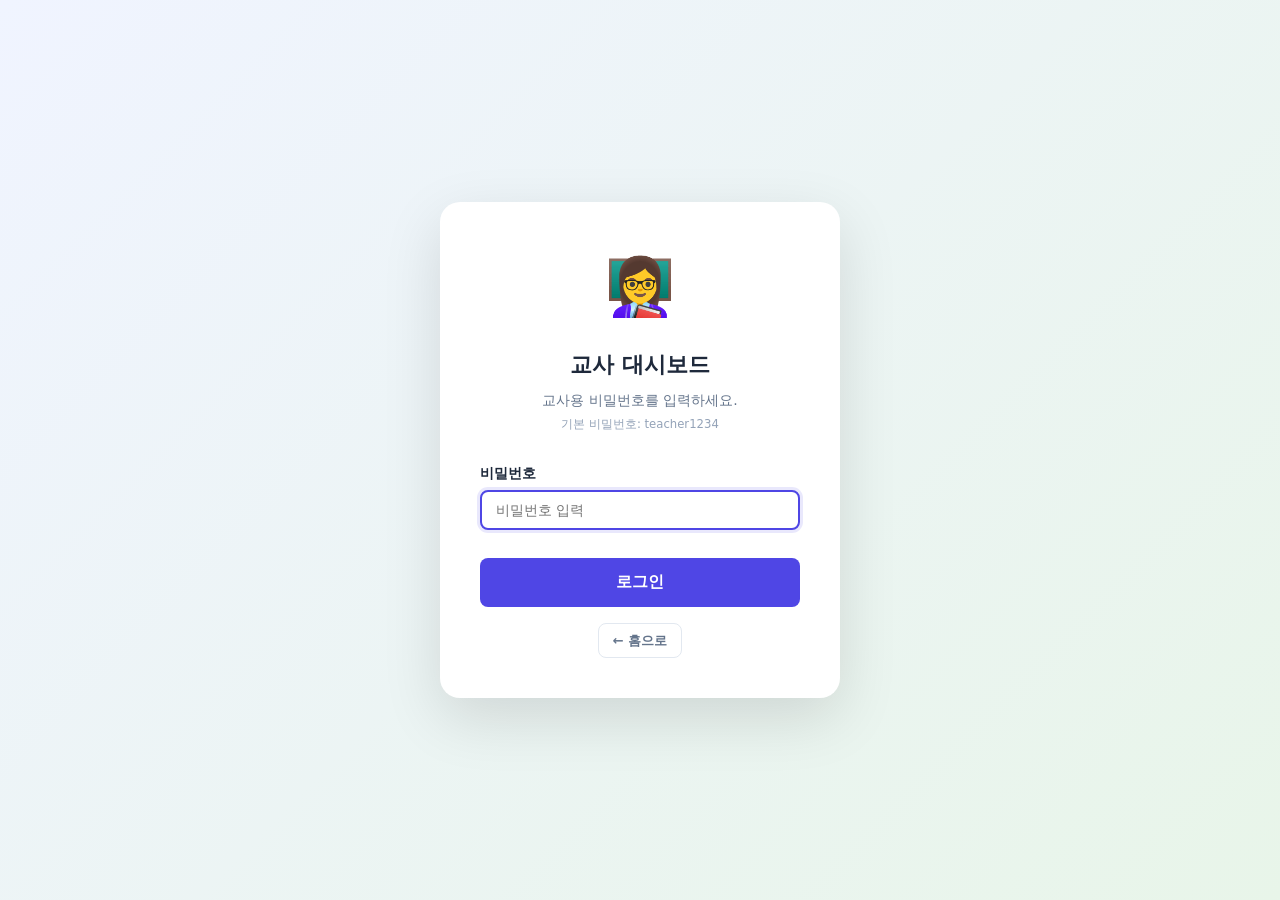
==== teacher.html @ 58a639f7 "Initial commit: 자동 모둠 구성 시스템 - 학생 설문 페이지 (성향·영어·협동학습 각 10문항) - 교사 대시보드 (학생 목록, 자동 모둠 구성, 데이터 관리) - 스" ====
<!DOCTYPE html>
<html lang="ko">
<head>
  <meta charset="UTF-8">
  <meta name="viewport" content="width=device-width, initial-scale=1.0">
  <title>교사 대시보드 - 자동 모둠 구성</title>
  <link rel="stylesheet" href="css/style.css">
</head>
<body>

  <!-- ===== 로그인 화면 ===== -->
  <div id="login-screen">
    <div class="login-wrap">
      <div class="login-card">
        <span class="login-icon">👩‍🏫</span>
        <h1>교사 대시보드</h1>
        <p>교사용 비밀번호를 입력하세요.<br><small style="color:#94a3b8">기본 비밀번호: teacher1234</small></p>
        <form id="login-form">
          <div class="form-group" style="text-align:left">
            <label class="form-label">비밀번호</label>
            <input type="password" id="teacher-pw" class="form-control" placeholder="비밀번호 입력" autofocus>
            <p id="login-error" style="color:#ef4444;font-size:.8rem;margin-top:6px"></p>
          </div>
          <button type="submit" class="btn btn-primary btn-block btn-lg">로그인</button>
        </form>
        <div style="margin-top:16px">
          <a href="index.html" class="btn btn-ghost btn-sm">← 홈으로</a>
        </div>
      </div>
    </div>
  </div>

  <!-- ===== 대시보드 ===== -->
  <div id="dashboard" class="hidden">
    <header class="header no-print">
      <div class="container-lg">
        <div class="header-inner">
          <h1>👩‍🏫 교사 대시보드</h1>
          <div style="display:flex;gap:8px;align-items:center">
            <a href="survey.html" class="btn btn-ghost btn-sm" style="color:white;border-color:rgba(255,255,255,.3)">✏️ 학생 설문 링크</a>
            <a href="index.html" class="btn btn-ghost btn-sm" style="color:white;border-color:rgba(255,255,255,.3)">← 홈</a>
          </div>
        </div>
      </div>
    </header>

    <div class="container-lg" style="padding-top:28px;padding-bottom:60px">

      <!-- 통계 카드 -->
      <div class="stats-grid no-print">
        <div class="stat-card">
          <span class="stat-icon">👥</span>
          <div class="stat-value" id="stat-total">0</div>
          <div class="stat-label">전체 설문 완료</div>
        </div>
        <div class="stat-card">
          <span class="stat-icon">1️⃣</span>
          <div class="stat-value" id="stat-c1">0</div>
          <div class="stat-label">1반 참여</div>
        </div>
        <div class="stat-card">
          <span class="stat-icon">2️⃣</span>
          <div class="stat-value" id="stat-c2">0</div>
          <div class="stat-label">2반 참여</div>
        </div>
        <div class="stat-card">
          <span class="stat-icon">🏆</span>
          <div class="stat-value" id="stat-grouped">0/2</div>
          <div class="stat-label">모둠 구성 완료</div>
        </div>
      </div>

      <!-- 반 선택 -->
      <div class="class-tabs no-print">
        <button class="class-tab active" data-class="1">1학년 1반</button>
        <button class="class-tab" data-class="2">1학년 2반</button>
      </div>

      <!-- 탭 네비게이션 -->
      <div class="tabs no-print">
        <button class="tab-btn active" data-tab="tab-students">
          📋 학생 목록
        </button>
        <button class="tab-btn" data-tab="tab-groups">
          🏆 모둠 구성
        </button>
        <button class="tab-btn" data-tab="tab-data">
          💾 데이터 관리
        </button>
      </div>

      <!-- ===== 탭 1: 학생 목록 ===== -->
      <div id="tab-students" class="tab-pane active">
        <div class="card">
          <div class="card-header" style="display:flex;align-items:center;justify-content:space-between;flex-wrap:wrap;gap:12px">
            <h2>📋 설문 참여 학생 목록</h2>
            <a href="survey.html" class="btn btn-primary btn-sm">+ 설문 페이지 열기</a>
          </div>
          <div class="card-body" style="padding:0">
            <div id="student-empty" class="empty-state hidden">
              <span class="empty-icon">📭</span>
              <p>아직 설문에 참여한 학생이 없습니다.<br>
                 <a href="survey.html" style="color:#4f46e5">설문 페이지 링크</a>를 학생들과 공유하세요.</p>
            </div>
            <div class="table-wrap">
              <table>
                <thead>
                  <tr>
                    <th>번호</th>
                    <th>이름</th>
                    <th>성별</th>
                    <th style="min-width:120px">영어 점수</th>
                    <th style="min-width:120px">성향 점수</th>
                    <th style="min-width:120px">협동 점수</th>
                    <th>역할 유형</th>
                    <th>제출일시</th>
                    <th>관리</th>
                  </tr>
                </thead>
                <tbody id="student-table-body"></tbody>
              </table>
            </div>
          </div>
        </div>

        <!-- 점수 안내 -->
        <div class="card" style="margin-top:16px">
          <div class="card-body">
            <div style="display:flex;gap:24px;flex-wrap:wrap;font-size:.8rem;color:#64748b">
              <div><span style="display:inline-block;width:12px;height:12px;border-radius:2px;background:linear-gradient(90deg,#3b82f6,#60a5fa);margin-right:6px;vertical-align:middle"></span>영어 점수: 영어에 대한 관점 10문항 합계 (10~50점)</div>
              <div><span style="display:inline-block;width:12px;height:12px;border-radius:2px;background:linear-gradient(90deg,#8b5cf6,#a78bfa);margin-right:6px;vertical-align:middle"></span>성향 점수: 성향 설문 10문항 합계 (10~50점)</div>
              <div><span style="display:inline-block;width:12px;height:12px;border-radius:2px;background:linear-gradient(90deg,#10b981,#34d399);margin-right:6px;vertical-align:middle"></span>협동 점수: 협동학습 참여 10문항 합계 (10~50점)</div>
            </div>
          </div>
        </div>
      </div>

      <!-- ===== 탭 2: 모둠 구성 ===== -->
      <div id="tab-groups" class="tab-pane">
        <!-- 구성 컨트롤 -->
        <div class="card no-print" style="margin-bottom:20px">
          <div class="card-body">
            <div style="display:flex;align-items:center;justify-content:space-between;flex-wrap:wrap;gap:16px">
              <div>
                <h3 style="font-size:1rem;font-weight:700;margin-bottom:4px">모둠 자동 구성</h3>
                <p style="font-size:.85rem;color:#64748b" id="group-student-count">
                  설문 완료 학생 정보를 바탕으로 균형 잡힌 4개 모둠을 구성합니다.
                </p>
              </div>
              <div style="display:flex;gap:10px;flex-wrap:wrap">
                <button id="btn-generate" class="btn btn-primary" onclick="generateGroups()">
                  🔀 모둠 자동 구성
                </button>
                <button class="btn btn-ghost" onclick="resetGroups()">🗑️ 초기화</button>
                <button class="btn btn-ghost" onclick="printGroups()">🖨️ 인쇄</button>
              </div>
            </div>

            <div class="alert alert-info" style="margin-top:16px;margin-bottom:0">
              <span>💡</span>
              <div>
                <strong>모둠 구성 원칙</strong><br>
                ① 영어 실력 고르게 배분 (스네이크 드래프트 방식) &nbsp;
                ② 남녀 균형 최적화 &nbsp;
                ③ 성향 분석 기반 역할 자동 배정 (리더·발표자·기록자·도우미·점검자)
              </div>
            </div>
          </div>
        </div>

        <!-- 역할 안내 -->
        <div class="card no-print" style="margin-bottom:20px">
          <div class="card-body">
            <h3 style="font-size:.9rem;font-weight:700;margin-bottom:12px">📌 모둠 역할 안내</h3>
            <div style="display:flex;gap:10px;flex-wrap:wrap">
              <span class="member-role role-leader" style="padding:5px 12px">🌟 리더 — 모둠 이끌기, 의사결정</span>
              <span class="member-role role-presenter" style="padding:5px 12px">🎤 발표자 — 영어 발표, 의견 표현</span>
              <span class="member-role role-recorder" style="padding:5px 12px">📝 기록자 — 활동 내용 기록, 정리</span>
              <span class="member-role role-supporter" style="padding:5px 12px">🤝 도우미 — 모둠원 지원, 격려</span>
              <span class="member-role role-checker" style="padding:5px 12px">✅ 점검자 — 결과 확인, 피드백</span>
            </div>
          </div>
        </div>

        <!-- 빈 상태 -->
        <div id="groups-empty">
          <div class="empty-state" style="border:2px dashed #e2e8f0;border-radius:12px;background:white">
            <span class="empty-icon">🏆</span>
            <p>아직 모둠이 구성되지 않았습니다.<br>위의 <strong>모둠 자동 구성</strong> 버튼을 클릭하세요.</p>
          </div>
        </div>

        <!-- 모둠 결과 -->
        <div id="groups-result" class="hidden">
          <!-- 인쇄 헤더 (화면에서는 숨김) -->
          <div style="display:none" class="print-only">
            <h2 style="text-align:center;margin-bottom:8px">1학년 영어 수업 모둠 구성표</h2>
            <p style="text-align:center;color:#64748b;margin-bottom:20px">
              출력일: <span id="print-date"></span>
            </p>
          </div>
          <div class="groups-grid" id="groups-grid"></div>

          <!-- 점수 비교 -->
          <div class="card no-print" style="margin-top:20px">
            <div class="card-header">
              <h2>📊 모둠별 점수 비교</h2>
            </div>
            <div class="card-body" style="padding:0">
              <div class="table-wrap">
                <table id="group-compare-table">
                  <thead>
                    <tr>
                      <th>모둠</th>
                      <th>구성원</th>
                      <th>남/여</th>
                      <th>영어 평균</th>
                      <th>협동 평균</th>
                      <th>성향 평균</th>
                      <th>합산 평균</th>
                    </tr>
                  </thead>
                  <tbody id="group-compare-body"></tbody>
                </table>
              </div>
            </div>
          </div>
        </div>
      </div>

      <!-- ===== 탭 3: 데이터 관리 ===== -->
      <div id="tab-data" class="tab-pane">
        <div style="display:grid;gap:20px;max-width:640px">

          <div class="card">
            <div class="card-header"><h2>📤 데이터 내보내기</h2></div>
            <div class="card-body">
              <p style="font-size:.875rem;color:#64748b;margin-bottom:16px">
                전체 학생 데이터와 모둠 구성 결과를 JSON 파일로 저장합니다.
                다른 컴퓨터에서 불러올 수 있습니다.
              </p>
              <button class="btn btn-primary" onclick="exportData()">💾 JSON으로 내보내기</button>
            </div>
          </div>

          <div class="card">
            <div class="card-header"><h2>📥 데이터 가져오기</h2></div>
            <div class="card-body">
              <p style="font-size:.875rem;color:#64748b;margin-bottom:16px">
                이전에 내보낸 JSON 파일을 불러옵니다.
                <strong style="color:#ef4444">기존 데이터가 덮어씌워집니다.</strong>
              </p>
              <label class="btn btn-outline" style="cursor:pointer">
                📂 파일 선택
                <input type="file" accept=".json" style="display:none" onchange="importData(this.files[0])">
              </label>
            </div>
          </div>

          <div class="card" style="border-color:#fca5a5">
            <div class="card-header" style="background:#fff5f5">
              <h2 style="color:#dc2626">⚠️ 데이터 삭제</h2>
            </div>
            <div class="card-body">
              <p style="font-size:.875rem;color:#64748b;margin-bottom:16px">
                전체 학생 데이터와 모둠 구성 결과를 영구 삭제합니다.
                <strong style="color:#ef4444">이 작업은 되돌릴 수 없습니다.</strong>
              </p>
              <button class="btn btn-danger" onclick="clearAllData()">🗑️ 전체 데이터 삭제</button>
            </div>
          </div>

          <div class="card">
            <div class="card-header"><h2>ℹ️ 저장 공간 정보</h2></div>
            <div class="card-body" id="storage-info">
              <div id="storage-display" style="font-size:.875rem;color:#64748b"></div>
            </div>
          </div>

        </div>
      </div>

    </div>
  </div>

  <div id="toast-container"></div>

  <script src="js/app.js"></script>
  <script src="js/teacher.js"></script>
  <script>
    document.addEventListener('DOMContentLoaded', function() {
      initTeacherLogin();

      // 탭 3: 저장 공간 정보
      function updateStorageInfo() {
        const db = loadDB();
        const size = new Blob([JSON.stringify(db)]).size;
        const kb = (size / 1024).toFixed(1);
        const el = document.getElementById('storage-display');
        if (el) {
          el.innerHTML = `
            <div style="display:grid;grid-template-columns:1fr 1fr;gap:8px">
              <div>총 학생 수: <strong>${db.students.length}명</strong></div>
              <div>데이터 크기: <strong>${kb} KB</strong></div>
              <div>1반 학생: <strong>${db.students.filter(s=>s.classNum=='1').length}명</strong></div>
              <div>2반 학생: <strong>${db.students.filter(s=>s.classNum=='2').length}명</strong></div>
            </div>`;
        }
      }

      // 모둠 구성 후 비교 테이블 업데이트
      const origGenerateGroups = generateGroups;
      window._afterGenerate = function(groups) {
        renderGroupCompareTable(groups);
        document.getElementById('print-date').textContent = new Date().toLocaleDateString('ko-KR');
      };

      // 탭 변경 시 저장 정보 업데이트
      document.querySelectorAll('.tab-btn').forEach(btn => {
        btn.addEventListener('click', () => {
          if (btn.dataset.tab === 'tab-data') updateStorageInfo();
        });
      });
    });

    // 모둠 비교 테이블
    function renderGroupCompareTable(groups) {
      if (!groups) {
        const saved = getGroups(currentView.grade, currentView.classNum);
        if (saved) groups = saved;
        else return;
      }
      const tbody = document.getElementById('group-compare-body');
      if (!tbody) return;
      const icons = ['⭐', '🚀', '🌿', '🔥'];
      tbody.innerHTML = groups.map((g, i) => {
        const mCount = g.members.filter(m => m.gender === 'M').length;
        const fCount = g.members.filter(m => m.gender === 'F').length;
        const avgTotal = ((g.avgEnglish + g.avgCooperative + g.avgPersonality) / 3).toFixed(1);
        return `<tr>
          <td style="font-weight:700">${icons[i]} ${i+1}모둠</td>
          <td>${g.members.map(m => m.name).join(', ')}</td>
          <td>♂${mCount} / ♀${fCount}</td>
          <td style="font-weight:700;color:#2563eb">${g.avgEnglish.toFixed(1)}</td>
          <td style="font-weight:700;color:#059669">${g.avgCooperative.toFixed(1)}</td>
          <td style="font-weight:700;color:#7c3aed">${g.avgPersonality.toFixed(1)}</td>
          <td style="font-weight:700">${avgTotal}</td>
        </tr>`;
      }).join('');
    }

    // generateGroups 후 테이블도 업데이트하도록 래핑
    const _origGenerate = generateGroups;
    window.generateGroups = function() {
      _origGenerate();
      setTimeout(() => {
        const groups = getGroups(currentView.grade, currentView.classNum);
        if (groups) {
          renderGroupCompareTable(groups);
          document.getElementById('print-date').textContent = new Date().toLocaleDateString('ko-KR');
        }
      }, 100);
    };

    // 탭 렌더 시 비교 테이블도 같이
    const _origRenderGroupsTab = renderGroupsTab;
    window.renderGroupsTab = function() {
      _origRenderGroupsTab();
      setTimeout(() => {
        const groups = getGroups(currentView.grade, currentView.classNum);
        if (groups) renderGroupCompareTable(groups);
      }, 50);
    };
  </script>

  <style>
    @media print {
      .groups-grid { grid-template-columns: 1fr 1fr !important; }
    }
  </style>
</body>
</html>
---- css/style.css ----
/* ===== 유틸리티 ===== */
.hidden { display: none !important; }
.print-only { display: none; }
@media print { .no-print { display: none !important; } .print-only { display: block !important; } }

/* ===== 기본 설정 ===== */
*, *::before, *::after { box-sizing: border-box; margin: 0; padding: 0; }

:root {
  --primary: #4f46e5;
  --primary-light: #818cf8;
  --primary-dark: #3730a3;
  --success: #10b981;
  --warning: #f59e0b;
  --danger: #ef4444;
  --bg: #f8fafc;
  --card: #ffffff;
  --border: #e2e8f0;
  --text: #1e293b;
  --text-muted: #64748b;
  --shadow: 0 1px 3px rgba(0,0,0,.08), 0 4px 16px rgba(0,0,0,.06);
  --radius: 12px;
}

body {
  font-family: 'Pretendard', 'Noto Sans KR', system-ui, -apple-system, sans-serif;
  background: var(--bg);
  color: var(--text);
  min-height: 100vh;
  line-height: 1.6;
}

/* ===== 공통 레이아웃 ===== */
.container { max-width: 960px; margin: 0 auto; padding: 0 20px; }
.container-sm { max-width: 640px; margin: 0 auto; padding: 0 20px; }
.container-lg { max-width: 1280px; margin: 0 auto; padding: 0 20px; }

/* ===== 헤더 ===== */
.header {
  background: linear-gradient(135deg, var(--primary-dark) 0%, var(--primary) 100%);
  color: white;
  padding: 16px 0;
  box-shadow: 0 2px 12px rgba(79,70,229,.35);
  position: sticky;
  top: 0;
  z-index: 100;
}
.header-inner { display: flex; align-items: center; justify-content: space-between; }
.header h1 { font-size: 1.25rem; font-weight: 700; display: flex; align-items: center; gap: 8px; }
.header-badge {
  background: rgba(255,255,255,.2);
  padding: 4px 12px;
  border-radius: 20px;
  font-size: .8rem;
  font-weight: 500;
}

/* ===== 카드 ===== */
.card {
  background: var(--card);
  border-radius: var(--radius);
  box-shadow: var(--shadow);
  border: 1px solid var(--border);
  overflow: hidden;
}
.card-header {
  padding: 20px 24px;
  border-bottom: 1px solid var(--border);
  background: #fafafa;
}
.card-header h2 { font-size: 1.05rem; font-weight: 700; color: var(--text); }
.card-body { padding: 24px; }
.card-footer {
  padding: 16px 24px;
  border-top: 1px solid var(--border);
  background: #fafafa;
  display: flex;
  gap: 12px;
  justify-content: flex-end;
}

/* ===== 버튼 ===== */
.btn {
  display: inline-flex;
  align-items: center;
  gap: 6px;
  padding: 10px 20px;
  border: none;
  border-radius: 8px;
  font-size: .9rem;
  font-weight: 600;
  cursor: pointer;
  transition: all .2s;
  text-decoration: none;
}
.btn:disabled { opacity: .5; cursor: not-allowed; }
.btn-primary { background: var(--primary); color: white; }
.btn-primary:hover:not(:disabled) { background: var(--primary-dark); transform: translateY(-1px); box-shadow: 0 4px 12px rgba(79,70,229,.4); }
.btn-success { background: var(--success); color: white; }
.btn-success:hover:not(:disabled) { background: #059669; transform: translateY(-1px); }
.btn-danger { background: var(--danger); color: white; }
.btn-danger:hover:not(:disabled) { background: #dc2626; transform: translateY(-1px); }
.btn-outline {
  background: white;
  color: var(--primary);
  border: 2px solid var(--primary);
}
.btn-outline:hover:not(:disabled) { background: var(--primary); color: white; }
.btn-ghost { background: transparent; color: var(--text-muted); border: 1px solid var(--border); }
.btn-ghost:hover:not(:disabled) { background: var(--bg); }
.btn-sm { padding: 6px 14px; font-size: .82rem; }
.btn-lg { padding: 14px 28px; font-size: 1rem; }
.btn-block { width: 100%; justify-content: center; }

/* ===== 폼 요소 ===== */
.form-group { margin-bottom: 20px; }
.form-label {
  display: block;
  font-size: .875rem;
  font-weight: 600;
  color: var(--text);
  margin-bottom: 6px;
}
.form-label .required { color: var(--danger); margin-left: 2px; }
.form-control {
  width: 100%;
  padding: 10px 14px;
  border: 2px solid var(--border);
  border-radius: 8px;
  font-size: .9rem;
  color: var(--text);
  transition: border-color .2s, box-shadow .2s;
  background: white;
}
.form-control:focus {
  outline: none;
  border-color: var(--primary);
  box-shadow: 0 0 0 3px rgba(79,70,229,.12);
}
.form-row { display: grid; grid-template-columns: 1fr 1fr; gap: 16px; }
.form-row-3 { display: grid; grid-template-columns: 1fr 1fr 1fr; gap: 16px; }

/* ===== 라디오/체크박스 ===== */
.radio-group { display: flex; gap: 12px; flex-wrap: wrap; }
.radio-item {
  display: flex;
  align-items: center;
  gap: 6px;
  cursor: pointer;
}
.radio-item input[type="radio"] { accent-color: var(--primary); width: 16px; height: 16px; }

/* ===== 설문 문항 ===== */
.survey-section {
  margin-bottom: 32px;
}
.survey-section-title {
  font-size: 1.1rem;
  font-weight: 700;
  color: var(--primary-dark);
  padding: 12px 16px;
  background: linear-gradient(90deg, rgba(79,70,229,.08) 0%, transparent 100%);
  border-left: 4px solid var(--primary);
  border-radius: 0 8px 8px 0;
  margin-bottom: 20px;
  display: flex;
  align-items: center;
  gap: 8px;
}
.survey-section-title .section-num {
  background: var(--primary);
  color: white;
  width: 28px;
  height: 28px;
  border-radius: 50%;
  display: flex;
  align-items: center;
  justify-content: center;
  font-size: .8rem;
  font-weight: 700;
  flex-shrink: 0;
}
.question-item {
  background: white;
  border: 1px solid var(--border);
  border-radius: 10px;
  padding: 18px 20px;
  margin-bottom: 12px;
  transition: border-color .2s, box-shadow .2s;
}
.question-item:hover { border-color: var(--primary-light); box-shadow: 0 2px 8px rgba(79,70,229,.08); }
.question-item.answered { border-color: var(--success); }
.question-text {
  font-size: .9rem;
  font-weight: 500;
  color: var(--text);
  margin-bottom: 14px;
  display: flex;
  gap: 10px;
}
.question-num {
  background: var(--primary);
  color: white;
  min-width: 24px;
  height: 24px;
  border-radius: 6px;
  display: flex;
  align-items: center;
  justify-content: center;
  font-size: .75rem;
  font-weight: 700;
  flex-shrink: 0;
  margin-top: 1px;
}
.likert-scale {
  display: flex;
  gap: 8px;
  align-items: center;
}
.likert-labels {
  display: flex;
  justify-content: space-between;
  font-size: .72rem;
  color: var(--text-muted);
  margin-top: 6px;
  padding: 0 2px;
}
.likert-option { display: none; }
.likert-option + label {
  display: flex;
  flex-direction: column;
  align-items: center;
  gap: 4px;
  cursor: pointer;
  flex: 1;
}
.likert-option + label .likert-btn {
  width: 44px;
  height: 44px;
  border-radius: 50%;
  border: 2px solid var(--border);
  background: white;
  display: flex;
  align-items: center;
  justify-content: center;
  font-size: .82rem;
  font-weight: 600;
  color: var(--text-muted);
  transition: all .2s;
}
.likert-option + label:hover .likert-btn {
  border-color: var(--primary);
  color: var(--primary);
  transform: scale(1.08);
}
.likert-option:checked + label .likert-btn {
  background: var(--primary);
  border-color: var(--primary);
  color: white;
  box-shadow: 0 3px 10px rgba(79,70,229,.4);
}
.likert-scale-wrapper { width: 100%; }

/* ===== 진행 바 ===== */
.progress-bar-wrap {
  background: var(--bg);
  border-radius: 12px;
  padding: 16px 20px;
  margin-bottom: 24px;
  border: 1px solid var(--border);
}
.progress-info {
  display: flex;
  justify-content: space-between;
  align-items: center;
  margin-bottom: 8px;
  font-size: .85rem;
  font-weight: 600;
}
.progress-track {
  width: 100%;
  height: 8px;
  background: var(--border);
  border-radius: 4px;
  overflow: hidden;
}
.progress-fill {
  height: 100%;
  background: linear-gradient(90deg, var(--primary) 0%, var(--primary-light) 100%);
  border-radius: 4px;
  transition: width .4s ease;
}

/* ===== 배지/태그 ===== */
.badge {
  display: inline-flex;
  align-items: center;
  padding: 3px 10px;
  border-radius: 20px;
  font-size: .75rem;
  font-weight: 600;
}
.badge-primary { background: rgba(79,70,229,.12); color: var(--primary-dark); }
.badge-success { background: rgba(16,185,129,.12); color: #065f46; }
.badge-warning { background: rgba(245,158,11,.12); color: #92400e; }
.badge-danger { background: rgba(239,68,68,.12); color: #991b1b; }
.badge-gender-m { background: rgba(59,130,246,.12); color: #1e40af; }
.badge-gender-f { background: rgba(236,72,153,.12); color: #9d174d; }
.badge-gray { background: var(--border); color: var(--text-muted); }

/* ===== 아이콘 이모지 ===== */
.icon { font-style: normal; }

/* ===== 인덱스 페이지 ===== */
.hero {
  text-align: center;
  padding: 60px 20px 40px;
}
.hero-icon {
  font-size: 4rem;
  display: block;
  margin-bottom: 16px;
  filter: drop-shadow(0 4px 8px rgba(79,70,229,.3));
}
.hero h1 {
  font-size: 2rem;
  font-weight: 800;
  color: var(--text);
  margin-bottom: 8px;
}
.hero p {
  color: var(--text-muted);
  font-size: 1rem;
  margin-bottom: 40px;
}
.entry-cards {
  display: grid;
  grid-template-columns: 1fr 1fr;
  gap: 24px;
  max-width: 640px;
  margin: 0 auto;
}
.entry-card {
  background: var(--card);
  border-radius: 16px;
  padding: 36px 24px;
  text-align: center;
  cursor: pointer;
  transition: all .25s;
  border: 2px solid var(--border);
  text-decoration: none;
  color: var(--text);
  box-shadow: var(--shadow);
}
.entry-card:hover {
  border-color: var(--primary);
  transform: translateY(-4px);
  box-shadow: 0 12px 32px rgba(79,70,229,.18);
}
.entry-card .entry-icon { font-size: 3rem; display: block; margin-bottom: 14px; }
.entry-card h2 { font-size: 1.15rem; font-weight: 700; margin-bottom: 6px; }
.entry-card p { font-size: .85rem; color: var(--text-muted); }
.entry-card.teacher-card:hover { border-color: var(--success); box-shadow: 0 12px 32px rgba(16,185,129,.18); }

/* ===== 교사 대시보드 ===== */
.tabs {
  display: flex;
  gap: 4px;
  background: var(--bg);
  border: 1px solid var(--border);
  border-radius: 10px;
  padding: 4px;
  margin-bottom: 24px;
}
.tab-btn {
  flex: 1;
  padding: 10px 16px;
  border: none;
  border-radius: 8px;
  background: transparent;
  font-size: .875rem;
  font-weight: 600;
  color: var(--text-muted);
  cursor: pointer;
  transition: all .2s;
  display: flex;
  align-items: center;
  justify-content: center;
  gap: 6px;
}
.tab-btn.active {
  background: white;
  color: var(--primary);
  box-shadow: 0 1px 4px rgba(0,0,0,.1);
}
.tab-pane { display: none; }
.tab-pane.active { display: block; }

/* ===== 학생 목록 테이블 ===== */
.table-wrap { overflow-x: auto; }
table { width: 100%; border-collapse: collapse; font-size: .875rem; }
thead tr { background: #f8fafc; }
th {
  padding: 10px 14px;
  text-align: left;
  font-weight: 600;
  font-size: .8rem;
  color: var(--text-muted);
  text-transform: uppercase;
  letter-spacing: .04em;
  border-bottom: 2px solid var(--border);
  white-space: nowrap;
}
td {
  padding: 10px 14px;
  border-bottom: 1px solid var(--border);
  vertical-align: middle;
}
tr:last-child td { border-bottom: none; }
tr:hover td { background: rgba(79,70,229,.03); }
.score-bar {
  display: flex;
  align-items: center;
  gap: 8px;
}
.score-track {
  flex: 1;
  height: 6px;
  background: var(--border);
  border-radius: 3px;
  overflow: hidden;
  min-width: 60px;
}
.score-fill {
  height: 100%;
  border-radius: 3px;
}
.score-fill.english { background: linear-gradient(90deg, #3b82f6, #60a5fa); }
.score-fill.personality { background: linear-gradient(90deg, #8b5cf6, #a78bfa); }
.score-fill.cooperative { background: linear-gradient(90deg, #10b981, #34d399); }

/* ===== 모둠 카드 ===== */
.groups-grid {
  display: grid;
  grid-template-columns: 1fr 1fr;
  gap: 20px;
}
.group-card {
  background: white;
  border-radius: 14px;
  border: 2px solid var(--border);
  overflow: hidden;
  transition: box-shadow .2s;
}
.group-card:hover { box-shadow: 0 8px 24px rgba(0,0,0,.1); }
.group-header {
  padding: 14px 18px;
  display: flex;
  align-items: center;
  justify-content: space-between;
  color: white;
  font-weight: 700;
}
.group-header .group-name { font-size: 1rem; display: flex; align-items: center; gap: 8px; }
.group-header .group-stats { font-size: .78rem; opacity: .9; display: flex; gap: 10px; }
.group-1 .group-header { background: linear-gradient(135deg, #4f46e5, #7c3aed); }
.group-2 .group-header { background: linear-gradient(135deg, #0891b2, #0e7490); }
.group-3 .group-header { background: linear-gradient(135deg, #059669, #047857); }
.group-4 .group-header { background: linear-gradient(135deg, #d97706, #b45309); }
.group-body { padding: 12px; }
.member-row {
  display: flex;
  align-items: center;
  gap: 10px;
  padding: 8px 10px;
  border-radius: 8px;
  margin-bottom: 4px;
  transition: background .15s;
}
.member-row:hover { background: var(--bg); }
.member-avatar {
  width: 36px;
  height: 36px;
  border-radius: 50%;
  display: flex;
  align-items: center;
  justify-content: center;
  font-size: .85rem;
  font-weight: 700;
  flex-shrink: 0;
}
.avatar-m { background: rgba(59,130,246,.15); color: #1d4ed8; }
.avatar-f { background: rgba(236,72,153,.15); color: #be185d; }
.member-info { flex: 1; min-width: 0; }
.member-name { font-size: .875rem; font-weight: 600; }
.member-meta { font-size: .75rem; color: var(--text-muted); }
.member-role {
  font-size: .7rem;
  padding: 2px 8px;
  border-radius: 12px;
  font-weight: 600;
  white-space: nowrap;
}
.role-leader { background: rgba(79,70,229,.12); color: var(--primary-dark); }
.role-presenter { background: rgba(59,130,246,.12); color: #1e40af; }
.role-recorder { background: rgba(16,185,129,.12); color: #065f46; }
.role-supporter { background: rgba(245,158,11,.12); color: #92400e; }
.role-checker { background: rgba(239,68,68,.12); color: #991b1b; }
.group-scores {
  padding: 10px 12px;
  background: #f8fafc;
  border-top: 1px solid var(--border);
  display: flex;
  gap: 16px;
  font-size: .75rem;
}
.group-score-item { display: flex; flex-direction: column; gap: 2px; }
.group-score-label { color: var(--text-muted); }
.group-score-value { font-weight: 700; color: var(--text); }

/* ===== 알림 메시지 ===== */
.alert {
  padding: 12px 16px;
  border-radius: 8px;
  font-size: .875rem;
  display: flex;
  align-items: flex-start;
  gap: 10px;
  margin-bottom: 16px;
}
.alert-info { background: rgba(79,70,229,.08); border-left: 3px solid var(--primary); color: var(--primary-dark); }
.alert-success { background: rgba(16,185,129,.08); border-left: 3px solid var(--success); color: #065f46; }
.alert-warning { background: rgba(245,158,11,.08); border-left: 3px solid var(--warning); color: #92400e; }
.alert-danger { background: rgba(239,68,68,.08); border-left: 3px solid var(--danger); color: #991b1b; }

/* ===== 빈 상태 ===== */
.empty-state {
  text-align: center;
  padding: 48px 24px;
  color: var(--text-muted);
}
.empty-state .empty-icon { font-size: 3rem; display: block; margin-bottom: 12px; opacity: .5; }
.empty-state p { font-size: .9rem; }

/* ===== 모달 ===== */
.modal-overlay {
  position: fixed;
  inset: 0;
  background: rgba(0,0,0,.5);
  display: flex;
  align-items: center;
  justify-content: center;
  z-index: 1000;
  padding: 20px;
  backdrop-filter: blur(2px);
}
.modal-overlay.hidden { display: none; }
.modal-box {
  background: white;
  border-radius: 16px;
  width: 100%;
  max-width: 440px;
  padding: 32px;
  box-shadow: 0 20px 60px rgba(0,0,0,.25);
}
.modal-box h2 { font-size: 1.3rem; font-weight: 800; margin-bottom: 8px; }
.modal-box p { color: var(--text-muted); font-size: .875rem; margin-bottom: 24px; }
.modal-actions { display: flex; gap: 12px; justify-content: flex-end; }

/* ===== 통계 카드 ===== */
.stats-grid { display: grid; grid-template-columns: repeat(4, 1fr); gap: 16px; margin-bottom: 24px; }
.stat-card {
  background: white;
  border-radius: 12px;
  padding: 20px;
  border: 1px solid var(--border);
  text-align: center;
}
.stat-icon { font-size: 1.8rem; display: block; margin-bottom: 8px; }
.stat-value { font-size: 1.8rem; font-weight: 800; color: var(--primary); line-height: 1; margin-bottom: 4px; }
.stat-label { font-size: .78rem; color: var(--text-muted); font-weight: 500; }

/* ===== 클래스 선택 탭 ===== */
.class-tabs { display: flex; gap: 8px; margin-bottom: 20px; }
.class-tab {
  padding: 8px 20px;
  border-radius: 8px;
  border: 2px solid var(--border);
  background: white;
  font-size: .875rem;
  font-weight: 600;
  cursor: pointer;
  transition: all .2s;
  color: var(--text-muted);
}
.class-tab.active { border-color: var(--primary); color: var(--primary); background: rgba(79,70,229,.06); }
.class-tab:hover:not(.active) { border-color: var(--primary-light); color: var(--primary); }

/* ===== 완료 화면 ===== */
.success-screen {
  text-align: center;
  padding: 60px 24px;
}
.success-icon { font-size: 5rem; display: block; margin-bottom: 20px; animation: bounce .6s ease; }
@keyframes bounce {
  0%, 100% { transform: translateY(0); }
  50% { transform: translateY(-12px); }
}
.success-screen h2 { font-size: 1.6rem; font-weight: 800; margin-bottom: 8px; }
.success-screen p { color: var(--text-muted); max-width: 360px; margin: 0 auto 28px; }

/* ===== 반응형 ===== */
@media (max-width: 768px) {
  .entry-cards { grid-template-columns: 1fr; }
  .groups-grid { grid-template-columns: 1fr; }
  .stats-grid { grid-template-columns: repeat(2, 1fr); }
  .form-row, .form-row-3 { grid-template-columns: 1fr; }
  .hero h1 { font-size: 1.5rem; }
  .likert-option + label .likert-btn { width: 36px; height: 36px; font-size: .75rem; }
}
@media (max-width: 480px) {
  .stats-grid { grid-template-columns: 1fr 1fr; }
  .class-tabs { flex-wrap: wrap; }
}

/* ===== 인쇄 ===== */
@media print {
  .header, .tabs, .btn, .no-print { display: none !important; }
  .groups-grid { grid-template-columns: 1fr 1fr; }
  .group-card { break-inside: avoid; }
}

/* ===== 스크롤 커스텀 ===== */
::-webkit-scrollbar { width: 6px; height: 6px; }
::-webkit-scrollbar-track { background: var(--bg); }
::-webkit-scrollbar-thumb { background: var(--border); border-radius: 3px; }
::-webkit-scrollbar-thumb:hover { background: var(--text-muted); }

/* ===== 토스트 ===== */
#toast-container {
  position: fixed;
  bottom: 24px;
  right: 24px;
  z-index: 9999;
  display: flex;
  flex-direction: column;
  gap: 8px;
  pointer-events: none;
}
.toast {
  background: #1e293b;
  color: white;
  padding: 12px 18px;
  border-radius: 10px;
  font-size: .875rem;
  font-weight: 500;
  box-shadow: 0 8px 24px rgba(0,0,0,.3);
  animation: toastIn .3s ease;
  max-width: 320px;
  display: flex;
  align-items: center;
  gap: 8px;
}
.toast.success { background: #065f46; }
.toast.error { background: #991b1b; }
@keyframes toastIn {
  from { transform: translateX(100%); opacity: 0; }
  to { transform: translateX(0); opacity: 1; }
}

/* ===== 교사 비밀번호 ===== */
.login-wrap {
  min-height: 100vh;
  display: flex;
  align-items: center;
  justify-content: center;
  padding: 20px;
  background: linear-gradient(135deg, #f0f4ff 0%, #e8f5e9 100%);
}
.login-card {
  background: white;
  border-radius: 20px;
  padding: 40px;
  width: 100%;
  max-width: 400px;
  box-shadow: 0 20px 60px rgba(0,0,0,.12);
  text-align: center;
}
.login-card .login-icon { font-size: 3.5rem; display: block; margin-bottom: 16px; }
.login-card h1 { font-size: 1.4rem; font-weight: 800; margin-bottom: 6px; }
.login-card p { color: var(--text-muted); font-size: .875rem; margin-bottom: 28px; }

/* ===== 설문 진행 헤더 ===== */
.survey-header {
  background: white;
  border-bottom: 1px solid var(--border);
  padding: 16px 0;
  margin-bottom: 28px;
}
.student-info-bar {
  display: flex;
  align-items: center;
  gap: 12px;
  flex-wrap: wrap;
}
.student-chip {
  background: rgba(79,70,229,.08);
  color: var(--primary-dark);
  padding: 4px 12px;
  border-radius: 20px;
  font-size: .8rem;
  font-weight: 600;
}

/* ===== 인쇄 버튼 영역 ===== */
.print-controls {
  display: flex;
  gap: 10px;
  align-items: center;
  flex-wrap: wrap;
}
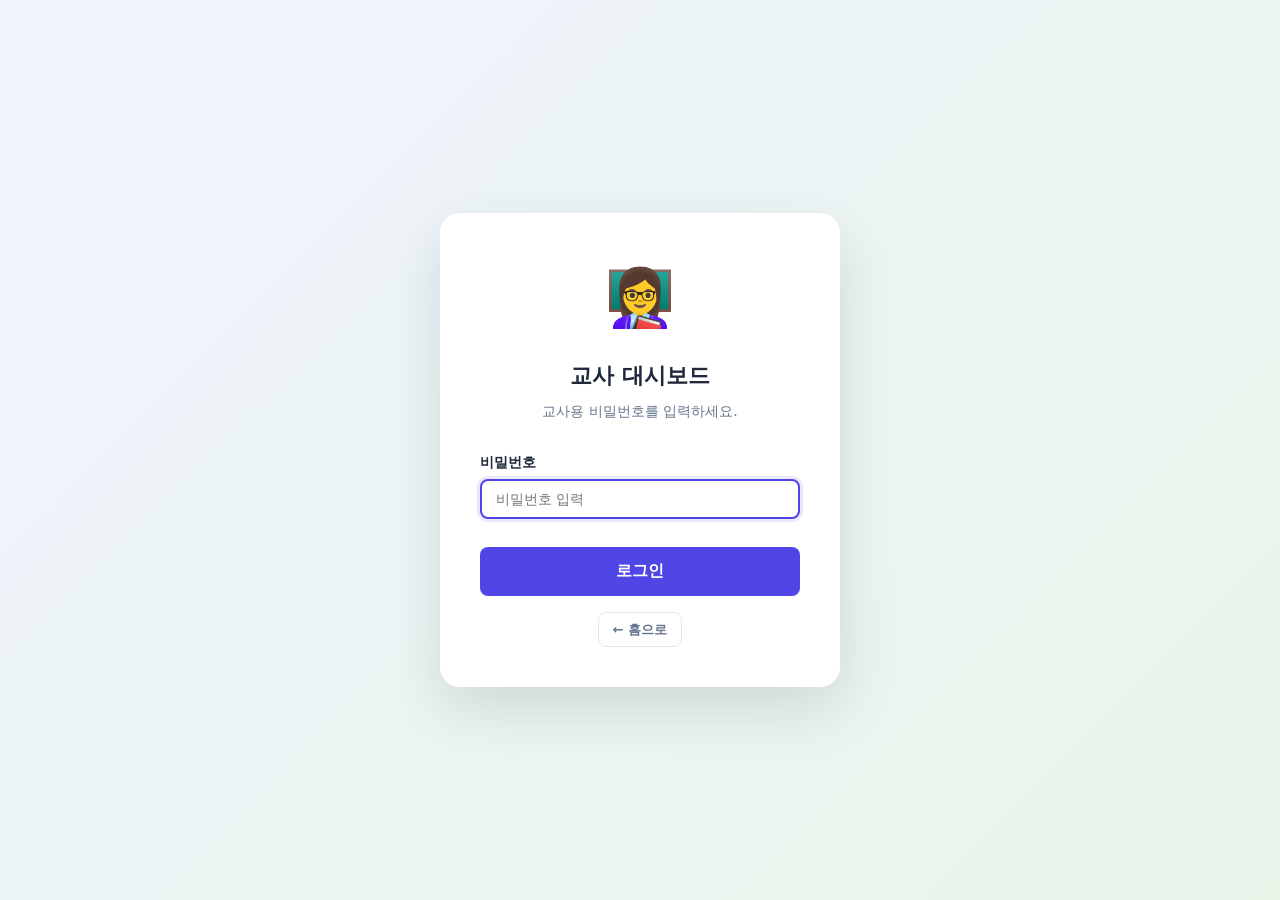
==== commit daba7a61: "보안: 교사 비밀번호를 SHA-256 해시로 저장 - 소스코드에서 평문 비밀번호 제거 - Web Crypto API로 입력값을 해시 후 비교 - 로그인 화면의 비밀번호 힌트 텍스트" ====
--- a/teacher.html
+++ b/teacher.html
@@ -14,7 +14,7 @@
       <div class="login-card">
         <span class="login-icon">👩‍🏫</span>
         <h1>교사 대시보드</h1>
-        <p>교사용 비밀번호를 입력하세요.<br><small style="color:#94a3b8">기본 비밀번호: teacher1234</small></p>
+        <p>교사용 비밀번호를 입력하세요.</p>
         <form id="login-form">
           <div class="form-group" style="text-align:left">
             <label class="form-label">비밀번호</label>
